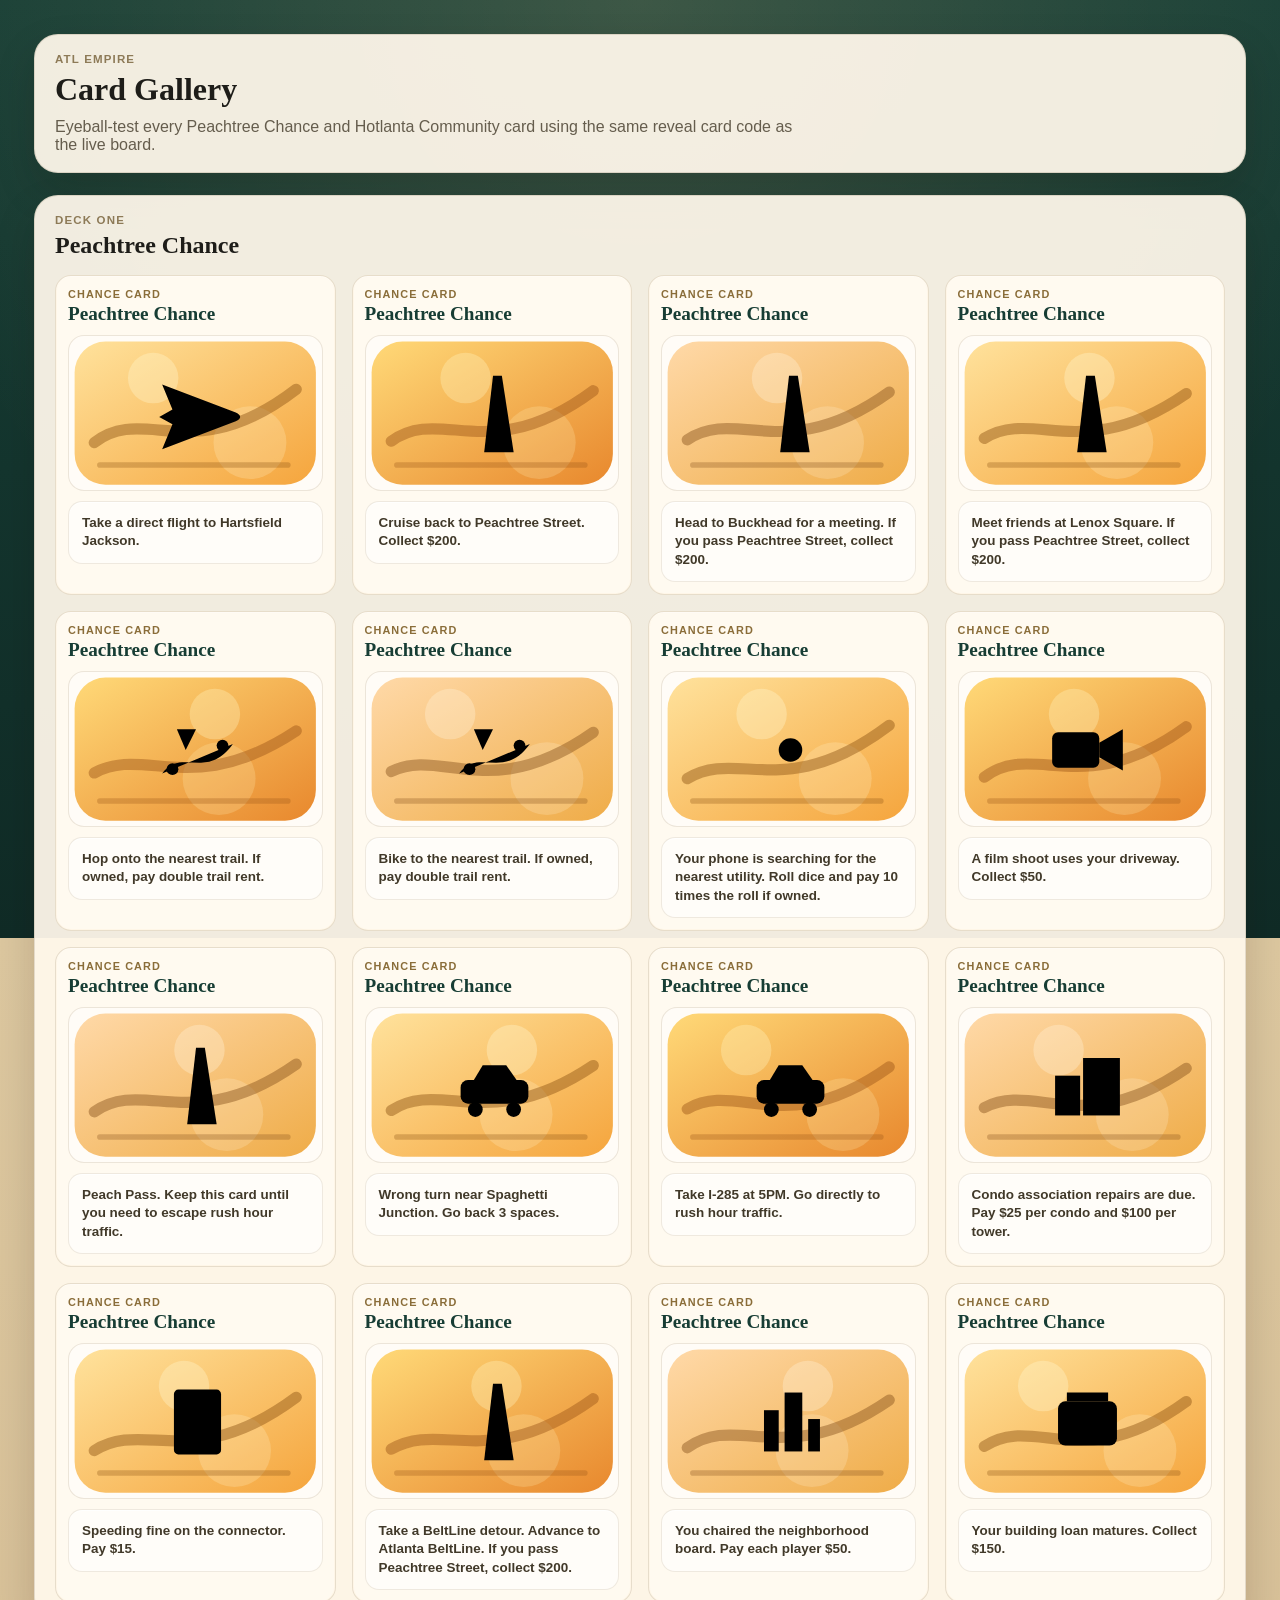
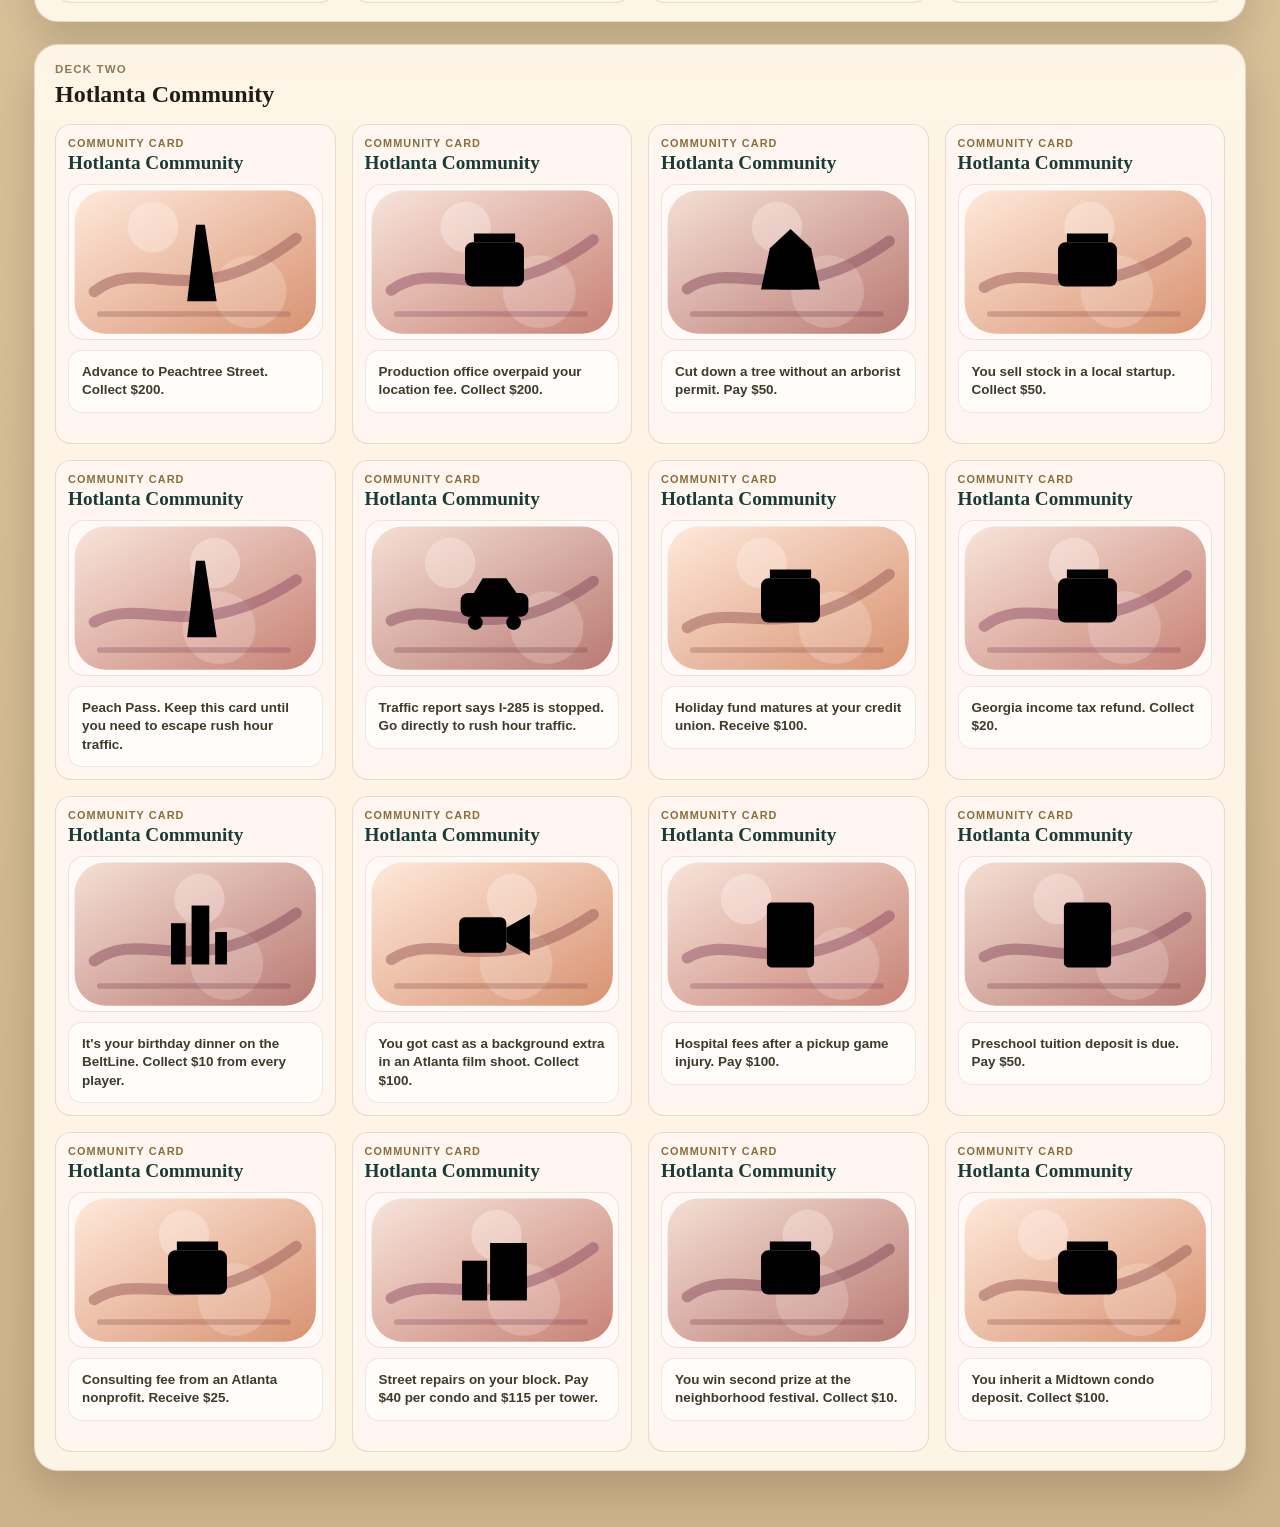
==== card-gallery.html @ c6dc9cf8 "Initial ATL Empire web app" ====
<!doctype html>
<html lang="en">
<head>
  <meta charset="utf-8">
  <meta name="viewport" content="width=device-width, initial-scale=1, viewport-fit=cover">
  <meta name="theme-color" content="#173d2d">
  <title>ATL Empire Card Gallery</title>
  <link rel="stylesheet" href="styles.css">
</head>
<body>
  <div id="card-gallery-root"></div>

  <div id="art-lightbox" class="art-lightbox hidden" aria-hidden="true">
    <div class="art-lightbox-frame">
      <img id="art-lightbox-image" class="art-lightbox-image" alt="">
    </div>
  </div>

  <script src="app.js"></script>
</body>
</html>
---- styles.css ----
:root {
  --ui-font: "Trebuchet MS", "Segoe UI", sans-serif;
  --display-font: Georgia, "Times New Roman", serif;
  --ink: #1e1d19;
  --muted: #655d4d;
  --paper: #f6efde;
  --panel: rgba(255, 248, 235, 0.94);
  --line: rgba(95, 78, 43, 0.22);
  --felt: #163e35;
  --felt-deep: #0c2722;
  --gold: #d0a146;
  --gold-deep: #90661f;
  --red: #b44539;
  --shadow: 0 18px 50px rgba(17, 14, 8, 0.22);
  font-family: var(--ui-font);
}

* {
  box-sizing: border-box;
}

html {
  color-scheme: light;
}

body {
  margin: 0;
  min-height: 100vh;
  color: var(--ink);
  background:
    radial-gradient(circle at top, rgba(255, 215, 153, 0.18), transparent 28%),
    linear-gradient(180deg, #1e4b41 0%, #14352f 34%, #d9c39b 34%, #ccb184 100%);
  background-attachment: fixed;
}

button,
input,
select {
  font: inherit;
}

button {
  min-height: 42px;
  border: 1px solid rgba(98, 76, 36, 0.5);
  border-radius: 12px;
  background: linear-gradient(180deg, #fff9ee 0%, #ead9b7 100%);
  color: var(--ink);
  font-weight: 800;
  cursor: pointer;
  box-shadow: 0 7px 16px rgba(42, 31, 16, 0.12);
  transition: transform 120ms ease, box-shadow 120ms ease, border-color 120ms ease;
}

button:hover:not(:disabled) {
  transform: translateY(-1px);
  box-shadow: 0 10px 18px rgba(42, 31, 16, 0.18);
}

button:active {
  transform: translateY(1px);
}

button:disabled {
  cursor: wait;
  opacity: 0.7;
}

label {
  display: grid;
  gap: 6px;
  color: var(--muted);
  font-size: 0.84rem;
  font-weight: 800;
}

input,
select {
  min-height: 42px;
  width: 100%;
  border: 1px solid rgba(121, 101, 62, 0.3);
  border-radius: 10px;
  padding: 8px 10px;
  background: rgba(255, 252, 246, 0.95);
  color: var(--ink);
}

.hidden {
  display: none !important;
}

.app-shell {
  min-height: 100vh;
}

.setup-screen {
  min-height: 100vh;
  display: grid;
  grid-template-columns: minmax(260px, 0.9fr) minmax(320px, 1.1fr);
  gap: 28px;
  align-items: center;
  padding: clamp(18px, 4vw, 48px);
  background:
    radial-gradient(circle at 20% 15%, rgba(255, 209, 120, 0.22), transparent 18%),
    linear-gradient(140deg, rgba(9, 40, 35, 0.9), rgba(21, 73, 58, 0.8)),
    repeating-linear-gradient(45deg, rgba(255, 255, 255, 0.06) 0 2px, transparent 2px 20px);
}

.setup-copy {
  color: #fff8ef;
}

.eyebrow {
  margin: 0 0 6px;
  color: #8d7a57;
  font-size: 0.72rem;
  text-transform: uppercase;
  letter-spacing: 0.1em;
  font-weight: 900;
}

.setup-copy .eyebrow {
  color: #f3cb74;
}

.setup-copy h1,
.top-bar h1 {
  margin: 0;
  font-family: var(--display-font);
  font-size: clamp(2.4rem, 7vw, 5.8rem);
  line-height: 0.92;
  letter-spacing: -0.04em;
}

.intro {
  max-width: 620px;
  font-size: clamp(1.05rem, 2vw, 1.35rem);
  line-height: 1.5;
}

.setup-panel,
.turn-card,
.players-panel,
.property-panel,
.log-panel {
  border: 1px solid var(--line);
  border-radius: 22px;
  background: var(--panel);
  box-shadow: var(--shadow);
  backdrop-filter: blur(10px);
}

.setup-panel {
  display: grid;
  gap: 16px;
  padding: 20px;
}

.form-grid,
.player-config {
  display: grid;
  grid-template-columns: 1fr 1fr;
  gap: 12px;
}

.player-configs {
  display: grid;
  gap: 10px;
}

.player-config {
  grid-template-columns: 54px 1fr 1fr 1fr;
  align-items: end;
  padding: 12px;
  border: 1px solid rgba(130, 110, 70, 0.22);
  border-radius: 14px;
  background: rgba(255, 252, 246, 0.85);
}

.player-type {
  align-self: center;
  display: grid;
  place-items: center;
  min-height: 42px;
  border-radius: 12px;
  background: linear-gradient(180deg, #1f584a, #143a31);
  color: #fff9ef;
  font-size: 0.8rem;
  font-weight: 900;
}

.toggle-line {
  grid-template-columns: auto 1fr;
  align-items: center;
  color: var(--ink);
}

.toggle-line input {
  width: 20px;
  min-height: 20px;
}

.primary-action {
  background: linear-gradient(180deg, #e4bd65 0%, #cb9737 100%);
  border-color: #96681f;
}

.game-screen {
  min-height: 100vh;
  padding: 16px;
}

.top-bar {
  display: flex;
  justify-content: space-between;
  gap: 16px;
  align-items: center;
  margin: 0 auto 16px;
  max-width: 1520px;
  padding: 18px 20px;
  border: 1px solid rgba(255, 235, 195, 0.18);
  border-radius: 24px;
  background: linear-gradient(145deg, rgba(17, 50, 42, 0.95), rgba(12, 31, 27, 0.94));
  color: #fff9ef;
  box-shadow: 0 24px 50px rgba(11, 18, 16, 0.24);
}

.top-bar .eyebrow {
  color: #ebc771;
}

.top-bar h1 {
  font-size: clamp(1.9rem, 4vw, 3.3rem);
}

.top-actions {
  display: flex;
  flex-wrap: wrap;
  gap: 8px;
}

.top-actions button {
  background: linear-gradient(180deg, rgba(255, 249, 235, 0.98), rgba(231, 214, 176, 0.95));
}

.mode-manual {
  background: linear-gradient(180deg, #1e584a, #12352d) !important;
  border-color: rgba(245, 216, 154, 0.35);
  color: #fff8ef;
}

.table-layout {
  max-width: 1520px;
  margin: 0 auto;
  display: grid;
  grid-template-columns: minmax(660px, 1fr) minmax(330px, 430px);
  gap: 18px;
  align-items: start;
}

.board-wrap {
  position: relative;
  width: 100%;
  overflow: auto;
  padding: 10px;
  border-radius: 34px;
  background:
    radial-gradient(circle at top, rgba(255, 212, 133, 0.17), transparent 26%),
    linear-gradient(180deg, rgba(12, 37, 31, 0.92), rgba(7, 22, 18, 0.96));
  box-shadow: 0 26px 60px rgba(7, 14, 12, 0.34);
}

.board {
  position: relative;
  width: min(88vh, 100%);
  min-width: 640px;
  aspect-ratio: 1;
  display: grid;
  grid-template-columns: 1.52fr repeat(9, 1fr) 1.52fr;
  grid-template-rows: 1.52fr repeat(9, 1fr) 1.52fr;
  gap: 6px;
  padding: 14px;
  border: 1px solid rgba(255, 230, 173, 0.24);
  border-radius: 28px;
  background:
    linear-gradient(180deg, rgba(210, 170, 90, 0.08), rgba(210, 170, 90, 0.02)),
    radial-gradient(circle at top, rgba(255, 227, 172, 0.12), transparent 30%),
    linear-gradient(180deg, #18483d 0%, #0d2d27 100%);
  box-shadow:
    inset 0 0 0 2px rgba(255, 229, 175, 0.12),
    inset 0 0 48px rgba(255, 238, 194, 0.06),
    0 22px 50px rgba(11, 19, 16, 0.28);
}

.board::before {
  content: "";
  position: absolute;
  inset: 18px;
  border: 1px solid rgba(255, 236, 200, 0.14);
  border-radius: 20px;
  pointer-events: none;
}

.board-center {
  grid-column: 2 / 11;
  grid-row: 2 / 11;
  display: grid;
  align-content: center;
  gap: 16px;
  padding: clamp(18px, 3vw, 34px);
  border-radius: 22px;
  background:
    linear-gradient(145deg, rgba(245, 235, 215, 0.95), rgba(229, 212, 176, 0.92)),
    repeating-linear-gradient(0deg, rgba(49, 84, 70, 0.06) 0 1px, transparent 1px 20px);
  box-shadow:
    inset 0 0 0 1px rgba(112, 92, 53, 0.18),
    inset 0 0 22px rgba(255, 248, 231, 0.4);
  text-align: center;
}

.center-frame {
  display: grid;
  gap: 14px;
}

.center-kicker,
.center-rail span,
.space-label,
.detail-kicker {
  margin: 0;
  text-transform: uppercase;
  letter-spacing: 0.14em;
  font-size: 0.68rem;
  font-weight: 900;
}

.center-kicker {
  color: #8a6d39;
}

.center-title {
  margin: 0;
  font-family: var(--display-font);
  font-size: clamp(2.4rem, 6vw, 5.1rem);
  line-height: 0.92;
  letter-spacing: -0.05em;
  color: #16372f;
}

.center-tagline {
  max-width: 620px;
  margin: 0 auto;
  color: #514936;
  font-size: clamp(0.92rem, 1.4vw, 1.08rem);
  line-height: 1.45;
}

.deck-row {
  display: grid;
  grid-template-columns: 1fr auto 1fr;
  gap: clamp(12px, 2vw, 26px);
  align-items: center;
}

.deck-stack {
  min-height: clamp(200px, 25vw, 290px);
  display: block;
  padding: 0;
  border-width: 2px;
  border-radius: 22px;
  box-shadow: 0 10px 0 rgba(23, 35, 29, 0.12);
  perspective: 1200px;
  overflow: hidden;
}

.deck-stack-shell {
  position: relative;
  display: block;
  min-height: inherit;
  width: 100%;
  height: 100%;
  transform-style: preserve-3d;
  transition: transform 560ms cubic-bezier(0.22, 0.7, 0.18, 1);
}

.deck-stack.revealed .deck-stack-shell {
  transform: rotateY(180deg);
}

.deck-stack-face {
  position: absolute;
  inset: 0;
  display: grid;
  align-content: center;
  justify-items: center;
  gap: 6px;
  padding: 12px 14px 16px;
  backface-visibility: hidden;
}

.deck-front {
  transform: rotateY(180deg);
  padding: 10px;
}

.deck-stack-art {
  display: grid;
  place-items: center;
  width: min(100%, 180px);
  height: clamp(92px, 11vw, 128px);
  border-radius: 14px;
  overflow: hidden;
  background: rgba(255, 250, 242, 0.82);
  border: 1px solid rgba(117, 96, 57, 0.18);
  box-shadow: 0 8px 18px rgba(43, 28, 12, 0.1);
}

.deck-stack-art .generated-art {
  object-fit: cover;
}

.deck-back > span:last-of-type,
.deck-back > span:nth-last-child(2) {
  color: rgba(27, 28, 22, 0.66);
  font-size: clamp(0.68rem, 1vw, 0.84rem);
  text-transform: uppercase;
  font-weight: 900;
  letter-spacing: 0.1em;
}

.deck-back strong {
  font-family: var(--display-font);
  font-size: clamp(1.15rem, 2vw, 1.95rem);
}

.chance-stack {
  background: linear-gradient(180deg, #ffd279, #e5a93e);
  border-color: #aa7420;
}

.community-stack {
  background: linear-gradient(180deg, #fff4e9, #e6d7ca);
  border-color: #8a4d60;
}

.deck-reveal-card {
  height: 100%;
  display: grid;
  grid-template-rows: auto auto 1fr;
  gap: 10px;
  padding: 12px;
  border-radius: 16px;
  background: rgba(255, 250, 241, 0.96);
  border: 1px solid rgba(122, 88, 38, 0.18);
  box-shadow:
    inset 0 1px 0 rgba(255, 255, 255, 0.6),
    inset 0 0 0 1px rgba(255, 245, 226, 0.65);
  text-align: left;
  align-content: start;
}

.deck-reveal-card.community {
  background: rgba(255, 246, 242, 0.96);
}

.deck-reveal-top {
  display: grid;
  gap: 3px;
}

.deck-reveal-top span {
  color: #8a6d39;
  font-size: 0.68rem;
  text-transform: uppercase;
  letter-spacing: 0.1em;
  font-weight: 900;
}

.deck-reveal-top strong {
  font-family: var(--display-font);
  font-size: clamp(1rem, 1.5vw, 1.3rem);
  color: #173d34;
}

.deck-reveal-graphic {
  width: 100%;
  min-height: 104px;
  border-radius: 16px;
  overflow: hidden;
  border: 1px solid rgba(122, 88, 38, 0.14);
  background: rgba(255, 255, 255, 0.44);
}

.deck-reveal-graphic svg {
  width: 100%;
  height: 100%;
  display: block;
}

.deck-reveal-text {
  margin: 0;
  align-self: start;
  padding: 12px 13px;
  border-radius: 14px;
  background: rgba(255, 255, 255, 0.62);
  border: 1px solid rgba(122, 88, 38, 0.12);
  box-shadow: inset 0 1px 0 rgba(255, 255, 255, 0.7);
  color: #413929;
  font-size: clamp(0.84rem, 1vw, 0.98rem);
  line-height: 1.35;
  font-weight: 700;
}

.center-dice {
  display: flex;
  gap: 12px;
  justify-content: center;
}

.die-face {
  width: clamp(50px, 7vw, 74px);
  aspect-ratio: 1;
  display: inline-grid;
  place-items: center;
  border-radius: 18px;
  background:
    radial-gradient(circle at 30% 24%, rgba(255, 255, 255, 0.95), transparent 22%),
    linear-gradient(145deg, #fffefb 0%, #f3e8d3 56%, #dcc6a5 100%);
  border: 2px solid #21453c;
  box-shadow:
    inset 0 2px 0 rgba(255, 255, 255, 0.92),
    inset -8px -10px 14px rgba(106, 78, 38, 0.14),
    0 8px 14px rgba(16, 21, 18, 0.14);
}

.die-grid {
  width: 82%;
  height: 82%;
  display: grid;
  grid-template-columns: repeat(3, 1fr);
  grid-template-rows: repeat(3, 1fr);
  place-items: center;
}

.die-pip {
  width: 46%;
  aspect-ratio: 1;
  border-radius: 50%;
  opacity: 0;
  transform: scale(0.78);
  background:
    radial-gradient(circle at 35% 30%, rgba(255, 255, 255, 0.3), transparent 18%),
    radial-gradient(circle at 60% 64%, #132820 0%, #030807 84%);
}

.die-pip.visible {
  opacity: 1;
  transform: scale(1);
}

.center-dice.rolling .die-face {
  animation: dice-bounce 0.14s ease-in-out infinite alternate;
}

.center-dice.rolling .die-face:nth-child(2) {
  animation-delay: 0.07s;
}

.center-status-row {
  display: grid;
  grid-template-columns: minmax(0, 0.92fr) minmax(0, 1.08fr);
  gap: 14px;
}

.center-spotlight,
.center-note,
.center-rail {
  display: grid;
  gap: 6px;
  padding: 14px 16px;
  border-radius: 18px;
  background: rgba(255, 251, 242, 0.72);
  border: 1px solid rgba(112, 92, 53, 0.14);
}

.center-spotlight span,
.center-note span {
  color: #635946;
  line-height: 1.35;
}

.center-spotlight strong,
.center-note strong {
  font-size: clamp(1rem, 1.6vw, 1.35rem);
  color: #173d34;
}

.center-spotlight em {
  color: #8a6d39;
  font-style: normal;
  font-weight: 800;
}

.center-rail {
  background: linear-gradient(180deg, rgba(22, 61, 52, 0.98), rgba(15, 43, 37, 0.98));
  color: #fff9ef;
}

.center-rail span {
  color: #ecddbc;
  letter-spacing: 0.1em;
}

@keyframes dice-bounce {
  from {
    transform: rotate(-8deg) translateY(0);
  }
  to {
    transform: rotate(8deg) translateY(-7px);
  }
}

@keyframes token-hop {
  from {
    transform: translateY(0) scale(1);
  }
  to {
    transform: translateY(-4px) scale(1.02);
  }
}

.space {
  position: relative;
  min-width: 0;
  min-height: 0;
  padding: 0;
  border: 1px solid rgba(110, 88, 52, 0.26);
  border-radius: 16px;
  background:
    linear-gradient(180deg, rgba(255, 251, 242, 0.98), rgba(238, 227, 204, 0.98));
  overflow: hidden;
  color: var(--ink);
  isolation: isolate;
  box-shadow: inset 0 1px 0 rgba(255, 255, 255, 0.55);
  transition: transform 130ms ease, box-shadow 130ms ease, border-color 130ms ease;
}

.space:hover {
  transform: translateY(-2px);
  box-shadow:
    0 12px 18px rgba(22, 16, 8, 0.12),
    inset 0 1px 0 rgba(255, 255, 255, 0.55);
  border-color: rgba(133, 101, 47, 0.42);
}

.space-glow {
  position: absolute;
  inset: 0;
  background:
    radial-gradient(circle at top, rgba(255, 255, 255, 0.55), transparent 46%),
    linear-gradient(180deg, rgba(255, 255, 255, 0.14), transparent 60%);
  opacity: 0.8;
  pointer-events: none;
}

.space-inner {
  position: absolute;
  inset: 0;
  display: grid;
  grid-template-rows: auto auto 1fr auto auto;
  justify-items: center;
  gap: 3px;
  padding: 5px 4px 6px;
  z-index: 2;
}

.space-edge {
  background:
    linear-gradient(180deg, rgba(255, 251, 242, 0.98), rgba(233, 222, 198, 0.98)),
    linear-gradient(180deg, rgba(255, 255, 255, 0.5), transparent);
}

.space-corner {
  border-radius: 22px;
  background:
    radial-gradient(circle at top, rgba(255, 222, 168, 0.28), transparent 45%),
    linear-gradient(180deg, rgba(255, 248, 235, 0.98), rgba(227, 212, 182, 0.98));
}

.space-corner .space-inner,
.edge-top .space-inner,
.edge-bottom .space-inner {
  width: 100%;
  height: 100%;
}

.space-corner .space-inner {
  padding: 0;
}

.edge-left .space-inner,
.edge-right .space-inner {
  inset: 50% auto auto 50%;
  width: 62%;
  height: 164%;
  transform-origin: center;
}

.edge-left .space-inner {
  transform: translate(-50%, -50%) rotate(90deg);
}

.edge-right .space-inner {
  transform: translate(-50%, -50%) rotate(-90deg);
}

.edge-left .color-band,
.edge-right .color-band {
  width: calc(100% + 4px);
  height: 14px;
  margin-top: -2px;
}

.space.owned {
  box-shadow:
    inset 0 0 0 3px var(--owner-color),
    0 10px 18px rgba(22, 16, 8, 0.12);
}

.space.mortgaged {
  filter: saturate(0.65);
}

.space.mortgaged::after {
  content: "M";
  position: absolute;
  left: 6px;
  top: 24px;
  display: grid;
  place-items: center;
  width: 19px;
  height: 19px;
  border-radius: 50%;
  background: #17231d;
  color: #fffaf0;
  font-size: 0.7rem;
  font-weight: 950;
  z-index: 3;
}

.owner-flag {
  position: absolute;
  top: 0;
  right: 0;
  width: 0;
  height: 0;
  border-top: 28px solid var(--owner-color);
  border-left: 28px solid transparent;
  z-index: 3;
  filter: drop-shadow(0 2px 3px rgba(0, 0, 0, 0.15));
}

.color-band {
  display: block;
  width: calc(100% + 8px);
  height: 12px;
  margin-top: -5px;
  background: linear-gradient(90deg, rgba(255, 255, 255, 0.32), transparent), var(--group-color);
  border-bottom: 1px solid rgba(0, 0, 0, 0.18);
  z-index: 2;
}

.space-label {
  color: #867250;
  z-index: 2;
}

.space.card .space-inner {
  grid-template-rows: auto auto auto 1fr;
  align-content: center;
  justify-content: center;
  justify-items: center;
  gap: 4px;
  padding: 7px 6px 8px;
}

.space.card .space-label {
  padding: 3px 8px;
  border-radius: 999px;
  background: rgba(255, 250, 240, 0.88);
  border: 1px solid rgba(128, 101, 54, 0.18);
  justify-self: center;
}

.space.card .space-art {
  width: 58px;
  height: 46px;
}

.space.card .space-name {
  width: 100%;
  max-width: 100%;
  font-size: clamp(0.48rem, 0.72vw, 0.72rem);
  line-height: 1.04;
  text-align: center;
  text-wrap: balance;
}

.space-art {
  display: grid;
  place-items: center;
  width: 44px;
  height: 34px;
  color: var(--group-color, #173d2d);
  border-radius: 10px;
  overflow: hidden;
  background: rgba(255, 249, 239, 0.72);
  border: 1px solid rgba(123, 103, 64, 0.14);
  z-index: 2;
}

.space.property .space-art {
  position: absolute;
  left: 4px;
  right: 4px;
  top: 16px;
  bottom: 18px;
  width: auto;
  height: auto;
  border: 0;
  border-radius: 10px;
  background: transparent;
  z-index: 1;
}

.space.property .generated-art-thumb {
  transform: scale(1.07);
  transform-origin: center center;
}

.space.property .space-label {
  justify-self: center;
  padding: 0;
  color: #fffdf8;
  text-shadow:
    0 1px 0 rgba(0, 0, 0, 0.92),
    1px 0 0 rgba(0, 0, 0, 0.92),
    -1px 0 0 rgba(0, 0, 0, 0.92),
    0 -1px 0 rgba(0, 0, 0, 0.92),
    1px 1px 0 rgba(0, 0, 0, 0.82),
    -1px 1px 0 rgba(0, 0, 0, 0.82),
    1px -1px 0 rgba(0, 0, 0, 0.82),
    -1px -1px 0 rgba(0, 0, 0, 0.82),
    0 4px 10px rgba(0, 0, 0, 0.2);
}

.space.property .space-name {
  align-self: end;
  justify-self: center;
  width: auto;
  max-width: calc(100% - 8px);
  margin-bottom: -1px;
  padding: 0;
  color: #fffdf8;
  line-height: 1.06;
  text-shadow:
    0 1px 0 rgba(0, 0, 0, 0.94),
    1px 0 0 rgba(0, 0, 0, 0.94),
    -1px 0 0 rgba(0, 0, 0, 0.94),
    0 -1px 0 rgba(0, 0, 0, 0.94),
    1px 1px 0 rgba(0, 0, 0, 0.84),
    -1px 1px 0 rgba(0, 0, 0, 0.84),
    1px -1px 0 rgba(0, 0, 0, 0.84),
    -1px -1px 0 rgba(0, 0, 0, 0.84),
    0 4px 10px rgba(0, 0, 0, 0.22);
}

.space.property .space-label,
.space.property .space-name,
.space.property .space-price {
  position: relative;
  z-index: 3;
}

.space-art svg,
.player-token svg,
.board-token svg,
.detail-art svg,
.art-fallback svg {
  width: 100%;
  height: 100%;
  fill: none;
  stroke: currentColor;
  stroke-width: 4;
  stroke-linecap: round;
  stroke-linejoin: round;
}

.space-name {
  align-self: center;
  max-width: 100%;
  font-family: var(--display-font);
  font-size: clamp(0.5rem, 0.72vw, 0.78rem);
  line-height: 1.02;
  font-weight: 700;
  text-align: center;
  overflow-wrap: anywhere;
  z-index: 2;
}

.space-price {
  font-size: 0.58rem;
  font-weight: 900;
  color: #5f513b;
  z-index: 2;
}

.space-corner .space-art {
  position: absolute;
  inset: 0;
  width: 100%;
  height: 100%;
  border: 0;
  border-radius: 20px;
  background: transparent;
  z-index: 1;
}

.space-corner .generated-art,
.space-corner .art-fallback {
  width: 100%;
  height: 100%;
}

.space-corner .art-fallback {
  padding: 22px;
}

.space-corner .space-label,
.space-corner .space-name {
  position: absolute;
  left: 10px;
  right: 10px;
  z-index: 4;
  color: #fffdf8;
  text-shadow:
    0 1px 0 rgba(0, 0, 0, 0.85),
    1px 0 0 rgba(0, 0, 0, 0.85),
    -1px 0 0 rgba(0, 0, 0, 0.85),
    0 -1px 0 rgba(0, 0, 0, 0.85),
    1px 1px 0 rgba(0, 0, 0, 0.75),
    -1px 1px 0 rgba(0, 0, 0, 0.75),
    1px -1px 0 rgba(0, 0, 0, 0.75),
    -1px -1px 0 rgba(0, 0, 0, 0.75),
    0 6px 16px rgba(0, 0, 0, 0.35);
}

.space-corner .space-label {
  top: 10px;
  justify-self: start;
  width: fit-content;
  padding: 0;
  border-radius: 0;
  background: transparent;
  box-shadow: none;
  font-size: clamp(0.74rem, 0.95vw, 0.98rem);
  letter-spacing: 0.09em;
}

.space-corner .space-name {
  bottom: 10px;
  padding: 0;
  border-radius: 0;
  background: transparent;
  box-shadow: none;
  font-size: clamp(0.7rem, 0.96vw, 1rem);
  line-height: 1.08;
  font-weight: 900;
}

.space-corner .tokens-here {
  position: absolute;
  left: 10px;
  right: 10px;
  bottom: 62px;
  justify-content: flex-start;
}

.space.traffic .space-label,
.space.goToTraffic .space-label,
.space.lottery .space-label {
  font-family: var(--display-font);
  font-size: clamp(0.82rem, 1.02vw, 1.08rem);
  letter-spacing: 0.04em;
}

.space.goToTraffic .space-label,
.space.lottery .space-label {
  font-weight: 900;
}

.space.lottery .space-label {
  letter-spacing: 0.02em;
  font-style: italic;
  transform: skewX(-7deg);
}

.tokens-here {
  position: absolute;
  left: 4px;
  right: 4px;
  bottom: 4px;
  display: flex;
  flex-wrap: wrap;
  gap: 4px;
  justify-content: center;
  pointer-events: none;
  z-index: 5;
}

.board-token {
  width: 44px;
  height: 48px;
  display: inline-grid;
  place-items: center;
  border-radius: 0;
  background: none;
  border: 0;
  box-shadow: none;
}

.piece-token {
  position: relative;
  display: block;
  width: 100%;
  height: 100%;
  filter: drop-shadow(0 3px 3px rgba(10, 14, 12, 0.24));
}

.piece-shadow,
.piece-image {
  position: absolute;
  left: 50%;
  transform: translateX(-50%);
}

.piece-shadow {
  width: 64%;
  height: 13%;
  bottom: 3%;
  border-radius: 50%;
  background: rgba(15, 19, 18, 0.25);
  filter: blur(1.7px);
}

.piece-image {
  max-width: 100%;
  max-height: 100%;
  width: auto;
  height: auto;
  bottom: 0;
  object-fit: contain;
  image-rendering: auto;
}

.player-token {
  flex: 0 0 36px;
  width: 48px;
  height: 48px;
}

.player-token .piece-token {
  filter: drop-shadow(0 5px 4px rgba(10, 14, 12, 0.22));
}

.board-token .piece-token {
  transform: scale(1);
  transform-origin: center bottom;
}

.board-token.moving .piece-token {
  animation: token-hop 420ms ease-in-out infinite alternate;
}

.pos-0 { grid-column: 11; grid-row: 11; }
.pos-1 { grid-column: 10; grid-row: 11; }
.pos-2 { grid-column: 9; grid-row: 11; }
.pos-3 { grid-column: 8; grid-row: 11; }
.pos-4 { grid-column: 7; grid-row: 11; }
.pos-5 { grid-column: 6; grid-row: 11; }
.pos-6 { grid-column: 5; grid-row: 11; }
.pos-7 { grid-column: 4; grid-row: 11; }
.pos-8 { grid-column: 3; grid-row: 11; }
.pos-9 { grid-column: 2; grid-row: 11; }
.pos-10 { grid-column: 1; grid-row: 11; }
.pos-11 { grid-column: 1; grid-row: 10; }
.pos-12 { grid-column: 1; grid-row: 9; }
.pos-13 { grid-column: 1; grid-row: 8; }
.pos-14 { grid-column: 1; grid-row: 7; }
.pos-15 { grid-column: 1; grid-row: 6; }
.pos-16 { grid-column: 1; grid-row: 5; }
.pos-17 { grid-column: 1; grid-row: 4; }
.pos-18 { grid-column: 1; grid-row: 3; }
.pos-19 { grid-column: 1; grid-row: 2; }
.pos-20 { grid-column: 1; grid-row: 1; }
.pos-21 { grid-column: 2; grid-row: 1; }
.pos-22 { grid-column: 3; grid-row: 1; }
.pos-23 { grid-column: 4; grid-row: 1; }
.pos-24 { grid-column: 5; grid-row: 1; }
.pos-25 { grid-column: 6; grid-row: 1; }
.pos-26 { grid-column: 7; grid-row: 1; }
.pos-27 { grid-column: 8; grid-row: 1; }
.pos-28 { grid-column: 9; grid-row: 1; }
.pos-29 { grid-column: 10; grid-row: 1; }
.pos-30 { grid-column: 11; grid-row: 1; }
.pos-31 { grid-column: 11; grid-row: 2; }
.pos-32 { grid-column: 11; grid-row: 3; }
.pos-33 { grid-column: 11; grid-row: 4; }
.pos-34 { grid-column: 11; grid-row: 5; }
.pos-35 { grid-column: 11; grid-row: 6; }
.pos-36 { grid-column: 11; grid-row: 7; }
.pos-37 { grid-column: 11; grid-row: 8; }
.pos-38 { grid-column: 11; grid-row: 9; }
.pos-39 { grid-column: 11; grid-row: 10; }

.side-panel {
  display: grid;
  gap: 14px;
}

.turn-card,
.players-panel,
.property-panel,
.log-panel {
  padding: 16px;
}

.turn-head,
.player-main {
  display: flex;
  justify-content: space-between;
  gap: 10px;
  align-items: center;
}

.turn-card h2,
.players-panel h2,
.property-panel h2,
.log-panel h2,
.space-detail h3 {
  margin: 0;
}

.dice {
  min-width: 84px;
  padding: 8px 10px;
  border-radius: 16px;
  background: linear-gradient(180deg, #18463c, #0f2f28);
  color: #fffaf0;
  display: flex;
  justify-content: center;
  gap: 6px;
  align-items: center;
}

.dice .die-face {
  width: 30px;
  border-radius: 10px;
  box-shadow:
    inset 0 1px 0 rgba(255, 255, 255, 0.9),
    inset -4px -5px 8px rgba(106, 78, 38, 0.12),
    0 4px 8px rgba(0, 0, 0, 0.16);
}

.status-line {
  min-height: 24px;
  color: var(--muted);
  line-height: 1.35;
}

.action-buttons,
.modal-actions {
  display: flex;
  flex-wrap: wrap;
  gap: 8px;
}

.players-list {
  display: grid;
  gap: 10px;
}

.player-card {
  display: grid;
  grid-template-columns: 1fr auto;
  gap: 9px;
  padding: 12px;
  border: 1px solid rgba(130, 110, 70, 0.22);
  border-radius: 16px;
  background: rgba(255, 252, 246, 0.88);
  border-left: 8px solid var(--player-color);
  cursor: pointer;
  transition: transform 120ms ease, box-shadow 120ms ease;
}

.player-card:hover {
  transform: translateY(-1px);
  box-shadow: 0 10px 18px rgba(26, 16, 6, 0.08);
}

.player-card.active {
  outline: 3px solid rgba(216, 161, 60, 0.58);
}

.player-card.bankrupt {
  opacity: 0.45;
}

.player-card span {
  display: block;
  color: var(--muted);
  font-size: 0.78rem;
}

.money {
  font-weight: 950;
}

.mini-props {
  grid-column: 1 / -1;
  display: flex;
  flex-wrap: wrap;
  gap: 4px;
  align-items: center;
}

.mini-props span,
.chip {
  display: inline-block;
  width: 18px;
  height: 10px;
  border-radius: 999px;
}

.mini-props b {
  margin-right: 4px;
  font-size: 0.76rem;
  color: var(--muted);
}

.player-dot {
  display: inline-block;
  width: 0.85em;
  height: 0.85em;
  margin-right: 0.45em;
  border-radius: 50%;
  vertical-align: middle;
}

.space-detail-card {
  display: grid;
  gap: 14px;
}

.space-detail-card.compact {
  gap: 12px;
}

.detail-head {
  display: grid;
  grid-template-columns: auto 1fr;
  gap: 12px;
  align-items: start;
}

.detail-head-card {
  grid-template-columns: minmax(0, 0.95fr) minmax(0, 1.05fr);
  align-items: stretch;
}

.detail-card-preview {
  min-width: 220px;
}

.detail-copy {
  display: grid;
  gap: 6px;
}

.detail-kicker {
  color: #8a6d39;
}

.detail-copy p {
  margin: 0;
  color: var(--muted);
  line-height: 1.45;
}

.detail-art {
  width: 126px;
  height: 98px;
  color: #173d2d;
  background: linear-gradient(180deg, #f6ebd3, #e7d4ae);
  border-radius: 16px;
  padding: 0;
  overflow: hidden;
  border: 1px solid rgba(117, 96, 57, 0.16);
  box-shadow: 0 10px 20px rgba(43, 28, 12, 0.08);
}

.thumb-art {
  width: 100%;
  height: 100%;
  min-width: 0;
  min-height: 0;
  color: #173d2d;
  background: transparent;
  border: 0;
  border-radius: 10px;
  padding: 0;
  overflow: hidden;
  box-shadow: none;
}

.detail-art-button {
  min-height: 0;
  padding: 0;
  cursor: zoom-in;
}

.detail-art-button:hover {
  transform: translateY(-1px) scale(1.01);
}

.generated-art {
  width: 100%;
  height: 100%;
  display: block;
  object-fit: cover;
}

.generated-art-thumb {
  border-radius: 10px;
  object-fit: contain;
  background: rgba(255, 249, 239, 0.92);
}

.art-fallback {
  display: none;
  place-items: center;
  width: 100%;
  height: 100%;
  padding: 10px;
}

.detail-grid,
.space-popover dl {
  display: grid;
  grid-template-columns: auto 1fr;
  gap: 7px 10px;
  font-size: 0.88rem;
}

.detail-grid dt,
.space-popover dt {
  color: var(--muted);
  font-weight: 850;
}

.detail-grid dd,
.space-popover dd {
  margin: 0;
}

.detail-owner {
  display: inline-flex;
  align-items: center;
  color: var(--ink);
  font-weight: 700;
}

.rent-table {
  display: grid;
  grid-template-columns: 1fr auto;
  gap: 4px 10px;
  min-width: 180px;
}

.rent-table span {
  color: var(--muted);
}

.rent-table strong {
  color: var(--ink);
}

.game-log {
  max-height: 220px;
  overflow: auto;
  padding-left: 22px;
  margin: 0;
  color: var(--muted);
  font-size: 0.86rem;
}

.modal {
  width: min(840px, calc(100vw - 24px));
  border: 0;
  border-radius: 24px;
  padding: 0;
  background: rgba(255, 248, 236, 0.98);
  color: var(--ink);
  box-shadow: 0 24px 60px rgba(0, 0, 0, 0.28);
}

.modal-auction {
  width: min(430px, calc(100vw - 24px));
}

.modal-debt {
  width: min(560px, calc(100vw - 24px));
}

.modal::backdrop {
  background: rgba(10, 19, 16, 0.56);
}

.modal-content {
  display: grid;
  gap: 12px;
  padding: 18px;
}

.modal-auction .modal-content {
  gap: 10px;
  padding: 14px;
}

.modal-auction .modal-content h2 {
  font-size: 1.15rem;
}

.modal-auction .detail-art {
  width: 70px;
  height: 56px;
}

.modal-content h2,
.modal-note {
  margin: 0;
}

.modal-note {
  color: var(--muted);
}

.manage-list {
  display: grid;
  gap: 8px;
  max-height: 52vh;
  overflow: auto;
}

.manage-row {
  display: grid;
  grid-template-columns: auto 1fr auto auto;
  gap: 8px;
  align-items: center;
  padding: 10px;
  border: 1px solid rgba(130, 110, 70, 0.22);
  border-radius: 14px;
  background: rgba(255, 252, 246, 0.88);
}

.manage-row span {
  color: var(--muted);
  font-size: 0.8rem;
}

.build-note {
  color: var(--muted);
  font-size: 0.8rem;
  font-weight: 800;
}

.trade-grid {
  display: grid;
  grid-template-columns: 1fr 1fr;
  gap: 12px;
}

.trade-side,
.portfolio-group,
.auction-card {
  display: grid;
  gap: 8px;
  padding: 12px;
  border: 1px solid rgba(130, 110, 70, 0.22);
  border-radius: 16px;
  background: rgba(255, 252, 246, 0.88);
}

.auction-card {
  grid-template-columns: auto 1fr;
  align-items: center;
}

.auction-card span {
  color: var(--muted);
}

.auction-dock,
.debt-dock {
  justify-self: center;
  display: grid;
  gap: 2px;
  min-width: min(340px, 100%);
  padding: 12px 16px;
  border-radius: 18px;
  background: linear-gradient(180deg, #17473c, #0d2f28);
  border-color: rgba(255, 237, 192, 0.22);
  color: #fffaf0;
  box-shadow: 0 12px 24px rgba(23, 35, 29, 0.18);
}

.debt-dock {
  background: linear-gradient(180deg, #933931, #702821);
  border-color: rgba(255, 214, 192, 0.22);
}

.auction-dock span,
.debt-dock span {
  font-size: 0.72rem;
  text-transform: uppercase;
  font-weight: 900;
  color: #f5ca70;
  letter-spacing: 0.1em;
}

.auction-dock strong,
.auction-dock em,
.debt-dock strong,
.debt-dock em {
  font-style: normal;
}

.auction-dock em,
.debt-dock em {
  font-size: 0.82rem;
  color: #e7dcc3;
}

.debt-summary {
  display: grid;
  gap: 6px;
  padding: 10px;
  border-radius: 14px;
  background: #fff4e6;
  border: 1px solid rgba(130, 110, 70, 0.22);
}

.trade-side h3,
.portfolio-group h3 {
  margin: 0;
}

.trade-props {
  display: grid;
  gap: 7px;
  max-height: 230px;
  overflow: auto;
}

.trade-props label {
  display: grid;
  grid-template-columns: auto auto 1fr;
  align-items: center;
  gap: 6px;
  color: var(--ink);
  font-weight: 700;
}

.trade-props input {
  width: 18px;
  min-height: 18px;
}

.portfolio-list {
  display: grid;
  gap: 10px;
  max-height: 52vh;
  overflow: auto;
}

.portfolio-group p {
  margin: 0;
  color: var(--muted);
}

.space-popover {
  position: absolute;
  z-index: 20;
  width: min(330px, calc(100% - 16px));
  max-height: min(440px, calc(100% - 16px));
  overflow: auto;
  padding: 16px;
  border: 1px solid rgba(255, 236, 200, 0.26);
  border-radius: 22px;
  background: linear-gradient(180deg, rgba(255, 249, 239, 0.98), rgba(242, 232, 212, 0.98));
  box-shadow: 0 18px 45px rgba(23, 35, 29, 0.28);
  text-align: left;
}

.art-lightbox {
  position: fixed;
  inset: 0;
  z-index: 80;
  display: grid;
  place-items: center;
  padding: 24px;
  background: rgba(8, 14, 12, 0.84);
  backdrop-filter: blur(6px);
}

.art-lightbox-frame {
  width: min(92vw, 1040px);
  max-height: min(92vh, 1040px);
  display: grid;
  place-items: center;
  padding: 14px;
  border-radius: 28px;
  background: linear-gradient(180deg, rgba(255, 248, 236, 0.96), rgba(231, 214, 178, 0.94));
  box-shadow: 0 30px 80px rgba(0, 0, 0, 0.38);
}

.art-lightbox-image {
  width: min(100%, 980px);
  max-height: calc(92vh - 60px);
  display: block;
  object-fit: contain;
  image-rendering: auto;
  border-radius: 18px;
  box-shadow: 0 20px 40px rgba(34, 23, 10, 0.22);
}

.space-popover h3 {
  margin: 0;
}

.space-popover p {
  color: var(--muted);
  line-height: 1.35;
}

.popover-close {
  position: absolute;
  top: 10px;
  right: 10px;
  min-height: 32px;
  width: 32px;
  padding: 0;
  border-radius: 999px;
}

.popover-actions {
  display: flex;
  gap: 8px;
  margin-top: 10px;
}

.popover-actions button {
  width: 100%;
}

.card-gallery-page {
  min-height: 100vh;
  padding: clamp(18px, 3vw, 34px);
  background:
    radial-gradient(circle at top, rgba(255, 215, 153, 0.16), transparent 24%),
    linear-gradient(180deg, #183f36 0%, #102b26 30%, #dcc79f 30%, #ceb38a 100%);
}

.card-gallery-header,
.card-gallery-section {
  max-width: 1380px;
  margin: 0 auto 22px;
  padding: 18px 20px;
  border-radius: 24px;
  background: rgba(255, 248, 235, 0.94);
  border: 1px solid rgba(95, 78, 43, 0.16);
  box-shadow: 0 18px 40px rgba(17, 14, 8, 0.16);
}

.card-gallery-header h1,
.card-gallery-title h2 {
  margin: 0;
  font-family: var(--display-font);
}

.card-gallery-header p:last-child {
  margin: 10px 0 0;
  color: var(--muted);
  max-width: 760px;
}

.card-gallery-title {
  margin-bottom: 16px;
}

.card-gallery-grid {
  display: grid;
  grid-template-columns: repeat(auto-fit, minmax(250px, 1fr));
  gap: 16px;
}

.card-gallery-item .deck-reveal-card {
  min-height: 320px;
}

@media (max-width: 1200px) {
  .center-status-row {
    grid-template-columns: 1fr;
  }
}

@media (max-width: 1050px) {
  .table-layout {
    grid-template-columns: 1fr;
  }

  .board {
    width: min(96vw, 900px);
    min-width: 640px;
  }

  .side-panel {
    grid-template-columns: repeat(2, minmax(0, 1fr));
  }
}

@media (max-width: 720px) {
  .setup-screen {
    grid-template-columns: 1fr;
    align-items: start;
  }

  .player-config,
  .form-grid,
  .trade-grid,
  .side-panel,
  .detail-head,
  .deck-row {
    grid-template-columns: 1fr;
  }

  .game-screen {
    padding: 10px;
  }

  .top-bar {
    align-items: start;
    flex-direction: column;
  }

  .board-wrap {
    padding: 8px;
  }

  .board {
    min-width: 620px;
    padding: 10px;
    gap: 4px;
  }

  .center-dice {
    order: -1;
  }

  .detail-art {
    width: 100%;
    max-width: 180px;
    height: 120px;
  }
}
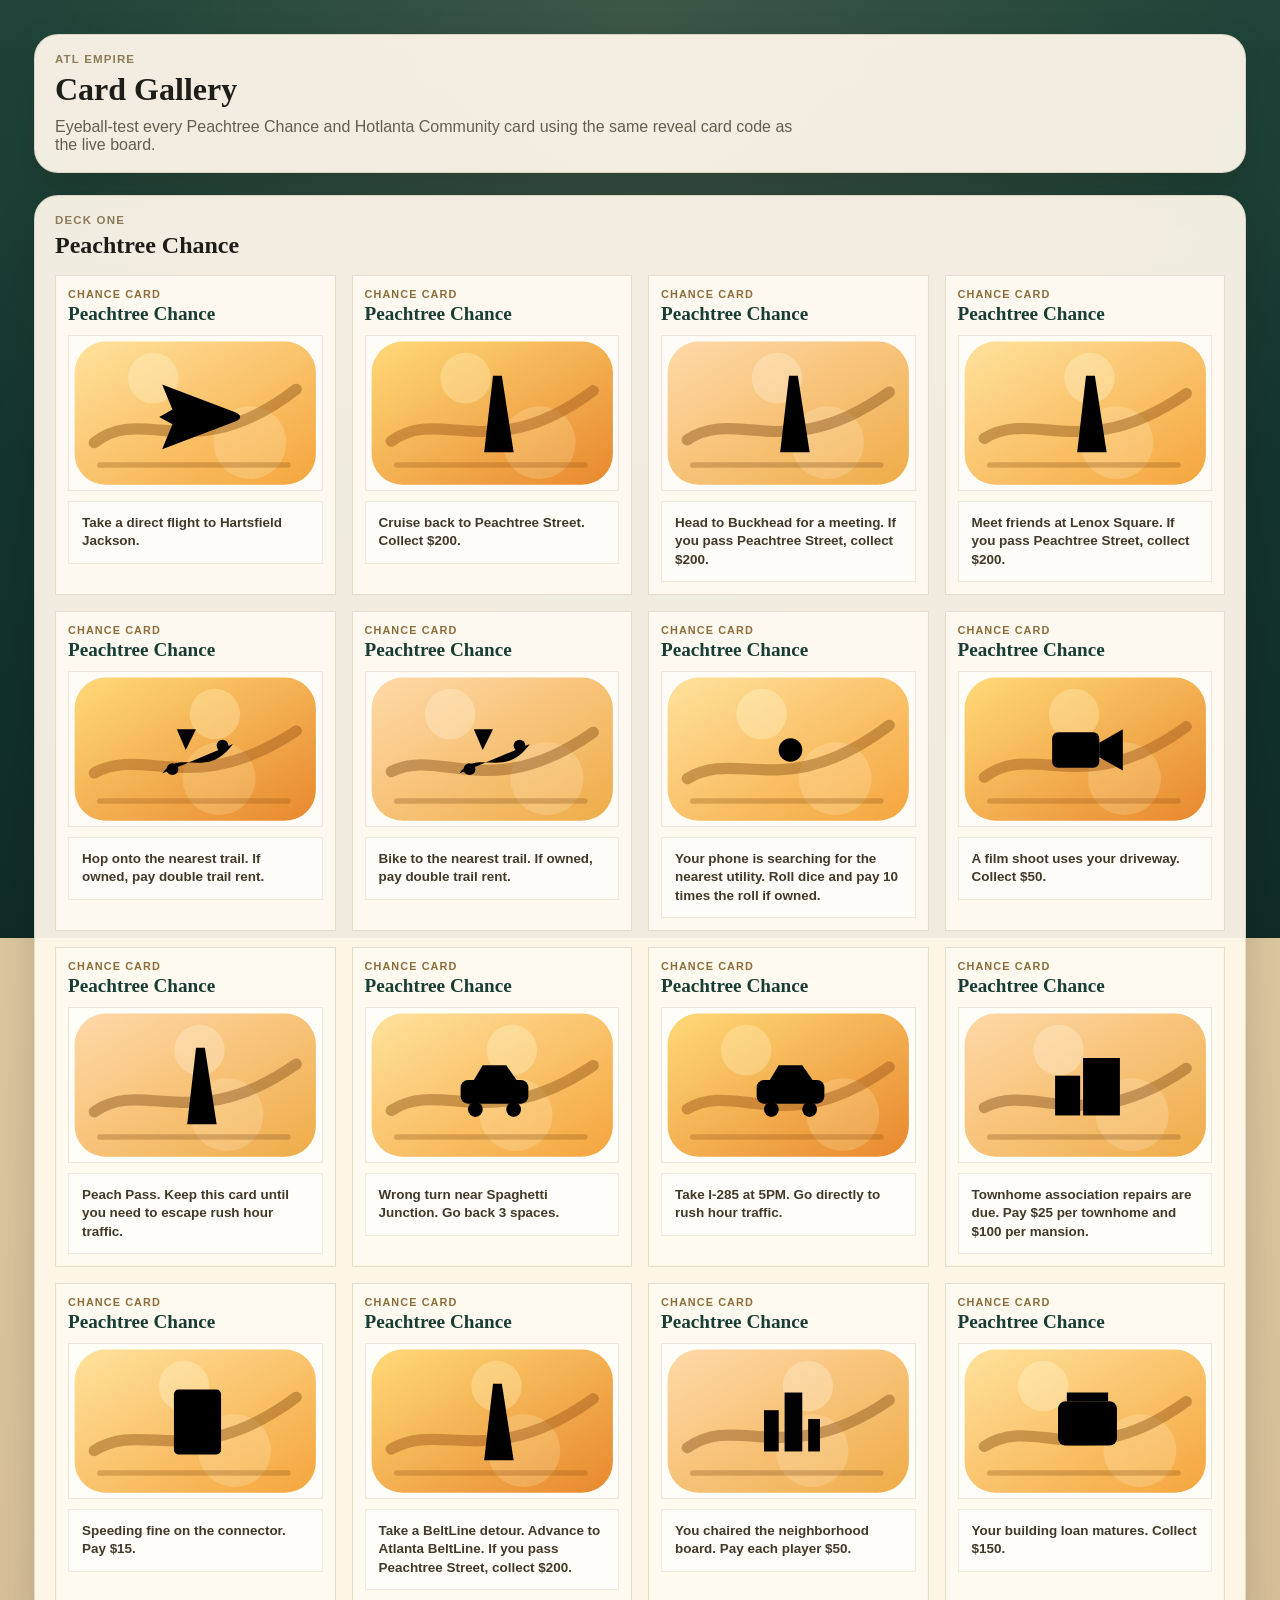
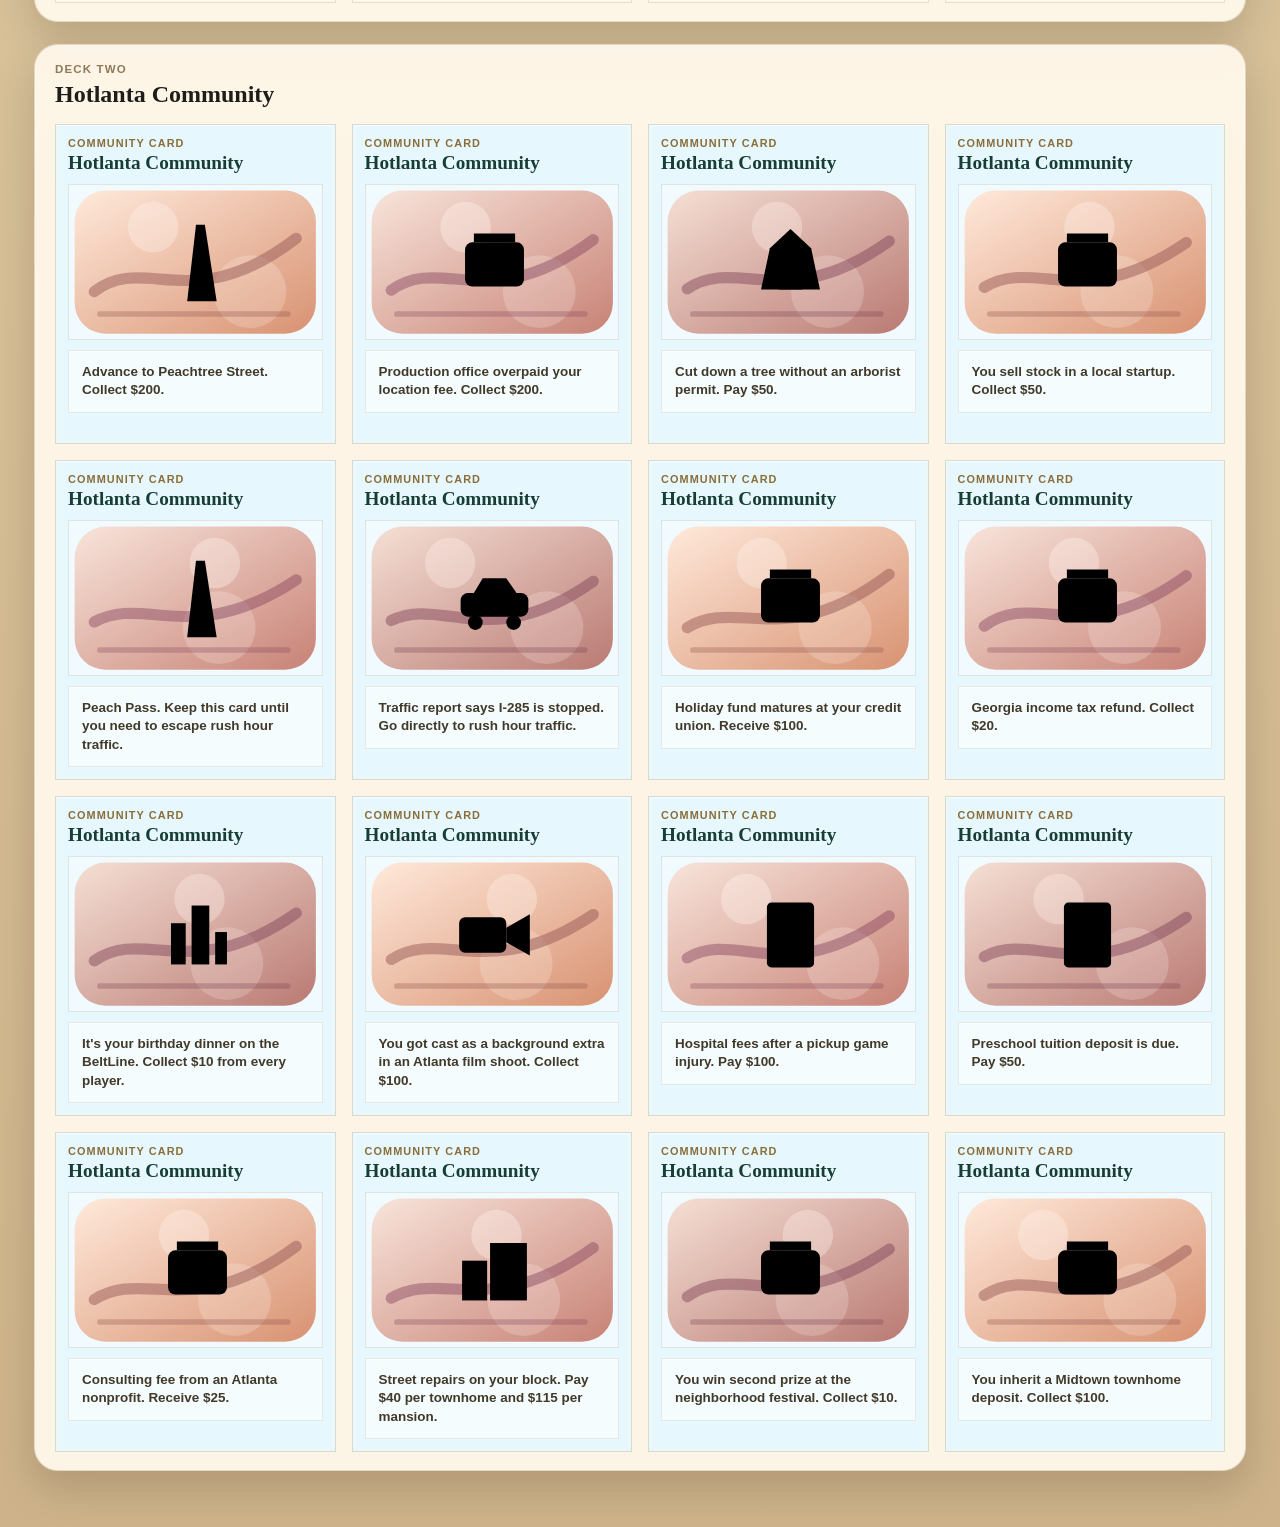
==== commit f2552eff: "Add offline web app support" ====
--- a/card-gallery.html
+++ b/card-gallery.html
@@ -4,8 +4,13 @@
   <meta charset="utf-8">
   <meta name="viewport" content="width=device-width, initial-scale=1, viewport-fit=cover">
   <meta name="theme-color" content="#173d2d">
+  <meta name="apple-mobile-web-app-capable" content="yes">
+  <meta name="apple-mobile-web-app-title" content="ATL Empire">
+  <meta name="apple-mobile-web-app-status-bar-style" content="black-translucent">
   <title>ATL Empire Card Gallery</title>
-  <link rel="stylesheet" href="styles.css">
+  <link rel="manifest" href="manifest.json?v=20260607a">
+  <link rel="apple-touch-icon" href="assets/branding/atl-empire-icon-small.png">
+  <link rel="stylesheet" href="styles.css?v=20260607a">
 </head>
 <body>
   <div id="card-gallery-root"></div>
@@ -16,6 +21,6 @@
     </div>
   </div>
 
-  <script src="app.js"></script>
+  <script src="app.js?v=20260607a"></script>
 </body>
 </html>
--- a/styles.css
+++ b/styles.css
@@ -88,6 +88,18 @@
   display: none !important;
 }
 
+.sr-only {
+  position: absolute;
+  width: 1px;
+  height: 1px;
+  padding: 0;
+  margin: -1px;
+  overflow: hidden;
+  clip: rect(0, 0, 0, 0);
+  white-space: nowrap;
+  border: 0;
+}
+
 .app-shell {
   min-height: 100vh;
 }
@@ -109,6 +121,23 @@
   color: #fff8ef;
 }
 
+.brand-logo {
+  display: block;
+  max-width: 100%;
+  height: auto;
+}
+
+.setup-logo {
+  width: min(720px, 100%);
+  margin: 0 0 14px;
+  filter: drop-shadow(0 18px 28px rgba(10, 16, 14, 0.28));
+}
+
+.top-brand {
+  display: grid;
+  gap: 6px;
+}
+
 .eyebrow {
   margin: 0 0 6px;
   color: #8d7a57;
@@ -120,6 +149,15 @@
 
 .setup-copy .eyebrow {
   color: #f3cb74;
+}
+
+.build-stamp {
+  margin: 0 0 10px;
+  color: rgba(255, 244, 218, 0.78);
+  font-size: 0.82rem;
+  font-weight: 800;
+  letter-spacing: 0.08em;
+  text-transform: uppercase;
 }
 
 .setup-copy h1,
@@ -153,6 +191,54 @@
   display: grid;
   gap: 16px;
   padding: 20px;
+}
+
+.saved-games-panel {
+  grid-column: 1 / -1;
+}
+
+.saved-games-head h2 {
+  margin: 0;
+  font-family: var(--display-font);
+  font-size: clamp(1.2rem, 2vw, 1.8rem);
+}
+
+.saved-games-list {
+  display: grid;
+  gap: 10px;
+}
+
+.saved-game-card {
+  display: grid;
+  grid-template-columns: minmax(0, 1fr) auto;
+  gap: 12px;
+  align-items: center;
+  padding: 14px;
+  border: 1px solid rgba(130, 110, 70, 0.22);
+  border-radius: 16px;
+  background: rgba(255, 252, 246, 0.88);
+}
+
+.saved-game-copy {
+  display: grid;
+  gap: 4px;
+}
+
+.saved-game-copy strong {
+  font-size: 1rem;
+}
+
+.saved-game-copy span {
+  color: var(--muted);
+  font-size: 0.84rem;
+  line-height: 1.35;
+}
+
+.saved-game-actions {
+  display: flex;
+  flex-wrap: wrap;
+  gap: 8px;
+  justify-content: flex-end;
 }
 
 .form-grid,
@@ -303,9 +389,9 @@
 .board-center {
   grid-column: 2 / 11;
   grid-row: 2 / 11;
-  display: grid;
-  align-content: center;
-  gap: 16px;
+  position: relative;
+  display: block;
+  pointer-events: none;
   padding: clamp(18px, 3vw, 34px);
   border-radius: 22px;
   background:
@@ -318,8 +404,14 @@
 }
 
 .center-frame {
-  display: grid;
-  gap: 14px;
+  position: relative;
+  z-index: 2;
+  display: block;
+  width: 100%;
+  height: 100%;
+  min-height: 520px;
+  pointer-events: none;
+  padding-top: 8px;
 }
 
 .center-kicker,
@@ -333,40 +425,123 @@
   font-weight: 900;
 }
 
-.center-kicker {
-  color: #8a6d39;
-}
-
-.center-title {
-  margin: 0;
-  font-family: var(--display-font);
-  font-size: clamp(2.4rem, 6vw, 5.1rem);
-  line-height: 0.92;
-  letter-spacing: -0.05em;
-  color: #16372f;
+.center-brand-image {
+  position: absolute;
+  top: -10px;
+  left: 50%;
+  z-index: 0;
+  width: min(290px, 46%);
+  height: auto;
+  transform: translateX(-50%);
+  filter: drop-shadow(0 8px 14px rgba(22, 55, 47, 0.08));
+  pointer-events: none;
 }
 
 .center-tagline {
   max-width: 620px;
   margin: 0 auto;
+  position: relative;
+  z-index: 2;
   color: #514936;
   font-size: clamp(0.92rem, 1.4vw, 1.08rem);
   line-height: 1.45;
 }
 
+.lottery-pot-badge {
+  position: absolute;
+  top: clamp(-122px, -7.5vw, -86px);
+  left: 0;
+  z-index: 4;
+  pointer-events: auto;
+  display: grid;
+  gap: 4px;
+  min-width: clamp(132px, 16vw, 190px);
+  padding: 12px 16px;
+  border-radius: 18px;
+  background: rgba(255, 251, 242, 0.84);
+  border: 1px solid rgba(112, 92, 53, 0.16);
+  box-shadow: inset 0 1px 0 rgba(255, 255, 255, 0.55);
+  color: #173d34;
+}
+
+.lottery-pot-badge span {
+  color: #635946;
+  line-height: 1.35;
+}
+
+.lottery-pot-badge strong {
+  font-size: clamp(1rem, 1.6vw, 1.35rem);
+}
+
 .deck-row {
-  display: grid;
-  grid-template-columns: 1fr auto 1fr;
-  gap: clamp(12px, 2vw, 26px);
-  align-items: center;
+  position: relative;
+  z-index: 2;
+  display: block;
+  width: 100%;
+  height: 100%;
+  min-height: inherit;
+  pointer-events: none;
+}
+
+.deck-stack-slot,
+.center-turn-console-slot {
+  display: contents;
+}
+
+.deck-row .center-turn-console {
+  width: min(100%, 680px);
+  margin: clamp(104px, 10vw, 132px) auto 0;
+  position: relative;
+  z-index: 3;
+  pointer-events: auto;
+}
+
+.deck-row .deck-stack {
+  position: absolute;
+  bottom: clamp(164px, 13.5vw, 220px);
+  z-index: 2;
+  width: clamp(132px, 15vw, 206px);
+  aspect-ratio: 7 / 5;
+  transform-origin: 50% 50%;
+}
+
+.deck-row .chance-stack {
+  left: clamp(58px, 6.8vw, 102px);
+  transform: rotate(45deg);
+}
+
+.deck-row .community-stack {
+  right: clamp(58px, 6.8vw, 102px);
+  transform: rotate(-45deg);
+}
+
+.deck-row .deck-stack:hover:not(:disabled) {
+  transform: translateY(-3px) rotate(var(--deck-rotation));
+}
+
+.deck-row .chance-stack {
+  --deck-rotation: 45deg;
+}
+
+.deck-row .community-stack {
+  --deck-rotation: -45deg;
+}
+
+.center-status-row {
+  display: grid;
+  grid-template-columns: minmax(0, 0.92fr) minmax(0, 1.08fr);
+  gap: 14px;
+  position: relative;
+  z-index: 2;
 }
 
 .deck-stack {
-  min-height: clamp(200px, 25vw, 290px);
+  min-height: 0;
   display: block;
+  pointer-events: auto;
   padding: 0;
   border-width: 2px;
-  border-radius: 22px;
+  border-radius: 0;
   box-shadow: 0 10px 0 rgba(23, 35, 29, 0.12);
   perspective: 1200px;
   overflow: hidden;
@@ -407,7 +582,7 @@
   place-items: center;
   width: min(100%, 180px);
   height: clamp(92px, 11vw, 128px);
-  border-radius: 14px;
+  border-radius: 0;
   overflow: hidden;
   background: rgba(255, 250, 242, 0.82);
   border: 1px solid rgba(117, 96, 57, 0.18);
@@ -438,8 +613,8 @@
 }
 
 .community-stack {
-  background: linear-gradient(180deg, #fff4e9, #e6d7ca);
-  border-color: #8a4d60;
+  background: linear-gradient(180deg, #e7f7ff, #acd9ef);
+  border-color: #397da0;
 }
 
 .deck-reveal-card {
@@ -448,7 +623,7 @@
   grid-template-rows: auto auto 1fr;
   gap: 10px;
   padding: 12px;
-  border-radius: 16px;
+  border-radius: 0;
   background: rgba(255, 250, 241, 0.96);
   border: 1px solid rgba(122, 88, 38, 0.18);
   box-shadow:
@@ -459,7 +634,7 @@
 }
 
 .deck-reveal-card.community {
-  background: rgba(255, 246, 242, 0.96);
+  background: rgba(229, 247, 255, 0.96);
 }
 
 .deck-reveal-top {
@@ -484,7 +659,7 @@
 .deck-reveal-graphic {
   width: 100%;
   min-height: 104px;
-  border-radius: 16px;
+  border-radius: 0;
   overflow: hidden;
   border: 1px solid rgba(122, 88, 38, 0.14);
   background: rgba(255, 255, 255, 0.44);
@@ -500,7 +675,7 @@
   margin: 0;
   align-self: start;
   padding: 12px 13px;
-  border-radius: 14px;
+  border-radius: 0;
   background: rgba(255, 255, 255, 0.62);
   border: 1px solid rgba(122, 88, 38, 0.12);
   box-shadow: inset 0 1px 0 rgba(255, 255, 255, 0.7);
@@ -514,6 +689,81 @@
   display: flex;
   gap: 12px;
   justify-content: center;
+}
+
+.center-turn-console {
+  display: grid;
+  gap: 12px;
+  min-width: min(100%, 340px);
+  padding: 14px 16px;
+  border-radius: 22px;
+  background: rgba(255, 251, 242, 0.82);
+  border: 1px solid rgba(112, 92, 53, 0.16);
+  box-shadow: inset 0 1px 0 rgba(255, 255, 255, 0.55);
+}
+
+.center-turn-head {
+  display: grid;
+  grid-template-columns: minmax(0, 1fr) auto;
+  gap: 12px;
+  align-items: center;
+}
+
+.center-roll-bay {
+  display: grid;
+  justify-items: center;
+}
+
+.center-roll-button {
+  min-width: 148px;
+  min-height: 74px;
+  padding: 16px 20px;
+  border-radius: 20px;
+  background: linear-gradient(180deg, #1b584a 0%, #11342c 100%);
+  border-color: rgba(245, 216, 154, 0.34);
+  color: #fff8ef;
+  font-size: 1.02rem;
+  letter-spacing: 0.03em;
+}
+
+.center-roll-button:hover:not(:disabled) {
+  box-shadow: 0 14px 24px rgba(16, 21, 18, 0.18);
+}
+
+.debt-roll-button {
+  background: linear-gradient(180deg, #933931, #702821);
+  border-color: rgba(255, 214, 192, 0.28);
+}
+
+.center-turn-status {
+  margin: 0;
+  min-height: 40px;
+  color: #5a5242;
+  font-weight: 700;
+  line-height: 1.4;
+}
+
+.center-turn-actions,
+.detail-actions {
+  display: flex;
+  flex-wrap: wrap;
+  gap: 8px;
+}
+
+.detail-actions {
+  margin-top: 2px;
+}
+
+.detail-note,
+.turn-panel-note {
+  margin: 0;
+  color: var(--muted);
+  line-height: 1.4;
+  font-weight: 700;
+}
+
+.turn-panel-note {
+  font-size: 0.86rem;
 }
 
 .die-face {
@@ -565,10 +815,8 @@
   animation-delay: 0.07s;
 }
 
-.center-status-row {
-  display: grid;
-  grid-template-columns: minmax(0, 0.92fr) minmax(0, 1.08fr);
-  gap: 14px;
+.center-status-row-compact {
+  grid-template-columns: repeat(2, minmax(0, 1fr));
 }
 
 .center-spotlight,
@@ -594,6 +842,11 @@
   color: #173d34;
 }
 
+.center-status-row-compact .center-note strong {
+  font-size: clamp(0.94rem, 1.35vw, 1.08rem);
+  line-height: 1.35;
+}
+
 .center-spotlight em {
   color: #8a6d39;
   font-style: normal;
@@ -603,6 +856,8 @@
 .center-rail {
   background: linear-gradient(180deg, rgba(22, 61, 52, 0.98), rgba(15, 43, 37, 0.98));
   color: #fff9ef;
+  position: relative;
+  z-index: 2;
 }
 
 .center-rail span {
@@ -751,12 +1006,22 @@
   position: absolute;
   top: 0;
   right: 0;
-  width: 0;
-  height: 0;
-  border-top: 28px solid var(--owner-color);
-  border-left: 28px solid transparent;
+  width: 32px;
+  height: 32px;
+  background: var(--owner-color);
+  clip-path: polygon(100% 0, 100% 100%, 0 0);
+  border-top-right-radius: 14px;
   z-index: 3;
   filter: drop-shadow(0 2px 3px rgba(0, 0, 0, 0.15));
+}
+
+.edge-right .owner-flag {
+  top: 0;
+  right: auto;
+  left: 0;
+  clip-path: polygon(0 0, 100% 0, 0 100%);
+  border-top-left-radius: 14px;
+  border-top-right-radius: 0;
 }
 
 .color-band {
@@ -775,7 +1040,7 @@
 }
 
 .space.card .space-inner {
-  grid-template-rows: auto auto auto 1fr;
+  grid-template-rows: 1fr auto;
   align-content: center;
   justify-content: center;
   justify-items: center;
@@ -783,26 +1048,58 @@
   padding: 7px 6px 8px;
 }
 
+.space.card.chance .space-inner {
+  background: linear-gradient(180deg, #ffd575 0%, #e4ad3f 100%);
+}
+
+.space.card.community .space-inner {
+  background: linear-gradient(180deg, #dff4ff 0%, #9fd8ef 100%);
+}
+
 .space.card .space-label {
-  padding: 3px 8px;
-  border-radius: 999px;
-  background: rgba(255, 250, 240, 0.88);
-  border: 1px solid rgba(128, 101, 54, 0.18);
-  justify-self: center;
+  display: none;
 }
 
 .space.card .space-art {
-  width: 58px;
-  height: 46px;
+  position: absolute;
+  inset: 20px 4px 28px;
+  width: auto;
+  height: auto;
+  border: 0;
+  border-radius: 10px;
+  background: transparent;
+  z-index: 1;
+}
+
+.space.card .generated-art-thumb {
+  object-fit: cover;
+  transform: scale(1.12);
+  transform-origin: center top;
 }
 
 .space.card .space-name {
-  width: 100%;
+  position: absolute;
+  left: 4px;
+  right: 4px;
+  bottom: 4px;
+  z-index: 2;
+  width: auto;
   max-width: 100%;
   font-size: clamp(0.48rem, 0.72vw, 0.72rem);
   line-height: 1.04;
   text-align: center;
   text-wrap: balance;
+  color: #fffdf8;
+  text-shadow:
+    0 1px 0 rgba(0, 0, 0, 0.96),
+    1px 0 0 rgba(0, 0, 0, 0.96),
+    -1px 0 0 rgba(0, 0, 0, 0.96),
+    0 -1px 0 rgba(0, 0, 0, 0.96),
+    1px 1px 0 rgba(0, 0, 0, 0.84),
+    -1px 1px 0 rgba(0, 0, 0, 0.84),
+    1px -1px 0 rgba(0, 0, 0, 0.84),
+    -1px -1px 0 rgba(0, 0, 0, 0.84),
+    0 4px 10px rgba(0, 0, 0, 0.22);
 }
 
 .space-art {
@@ -833,6 +1130,7 @@
 }
 
 .space.property .generated-art-thumb {
+  object-fit: cover;
   transform: scale(1.07);
   transform-origin: center center;
 }
@@ -874,6 +1172,58 @@
     0 4px 10px rgba(0, 0, 0, 0.22);
 }
 
+.edge-left .space-label,
+.edge-right .space-label,
+.edge-left .space-name,
+.edge-right .space-name {
+  width: calc(100% - 8px);
+  max-width: calc(100% - 8px);
+}
+
+.space.tax .space-inner {
+  background:
+    linear-gradient(180deg, rgba(255, 249, 236, 0.14), rgba(255, 249, 236, 0)),
+    linear-gradient(180deg, #c75c45 0%, #9f3f33 100%);
+  padding: 6px 5px 7px;
+}
+
+.space.tax .space-label,
+.space.tax .space-name {
+  position: relative;
+  z-index: 3;
+  color: #fffdf8;
+  text-shadow:
+    0 1px 0 rgba(0, 0, 0, 0.94),
+    1px 0 0 rgba(0, 0, 0, 0.94),
+    -1px 0 0 rgba(0, 0, 0, 0.94),
+    0 -1px 0 rgba(0, 0, 0, 0.94),
+    1px 1px 0 rgba(0, 0, 0, 0.82),
+    -1px 1px 0 rgba(0, 0, 0, 0.82),
+    1px -1px 0 rgba(0, 0, 0, 0.82),
+    -1px -1px 0 rgba(0, 0, 0, 0.82),
+    0 4px 10px rgba(0, 0, 0, 0.2);
+}
+
+.space.tax .space-art {
+  position: absolute;
+  left: 4px;
+  right: 4px;
+  top: 16px;
+  bottom: 18px;
+  width: auto;
+  height: auto;
+  border: 0;
+  border-radius: 10px;
+  background: transparent;
+  z-index: 1;
+}
+
+.space.tax .generated-art-thumb {
+  object-fit: cover;
+  transform: scale(1.5);
+  transform-origin: center center;
+}
+
 .space.property .space-label,
 .space.property .space-name,
 .space.property .space-price {
@@ -1015,6 +1365,43 @@
   justify-content: center;
   pointer-events: none;
   z-index: 5;
+}
+
+.improvements-here {
+  position: absolute;
+  left: 50%;
+  top: 50%;
+  z-index: 4;
+  display: grid;
+  place-items: center;
+  width: min(64%, 64px);
+  transform: translate(-50%, -48%);
+  pointer-events: none;
+}
+
+.improvement-marker {
+  display: block;
+  width: 100%;
+  height: auto;
+  max-height: 58px;
+  object-fit: contain;
+  filter: drop-shadow(0 4px 4px rgba(10, 14, 12, 0.28));
+}
+
+.edge-left .improvements-here {
+  width: min(44%, 44px);
+  transform: translate(-50%, -50%) rotate(90deg);
+}
+
+.edge-right .improvements-here {
+  width: min(44%, 44px);
+  transform: translate(-50%, -50%) rotate(-90deg);
+}
+
+.edge-top .improvements-here,
+.edge-bottom .improvements-here {
+  width: min(70%, 68px);
+  transform: translate(-50%, -44%);
 }
 
 .board-token {
@@ -1127,6 +1514,14 @@
   gap: 14px;
 }
 
+.panel-tabs {
+  display: none;
+}
+
+.panel-tab {
+  min-height: 44px;
+}
+
 .turn-card,
 .players-panel,
 .property-panel,
@@ -1342,7 +1737,7 @@
 .generated-art-thumb {
   border-radius: 10px;
   object-fit: contain;
-  background: rgba(255, 249, 239, 0.92);
+  background: transparent;
 }
 
 .art-fallback {
@@ -1381,16 +1776,30 @@
 
 .rent-table {
   display: grid;
+  gap: 4px;
+  min-width: 180px;
+}
+
+.rent-row {
+  display: grid;
   grid-template-columns: 1fr auto;
-  gap: 4px 10px;
-  min-width: 180px;
-}
-
-.rent-table span {
+  gap: 10px;
+  padding: 3px 6px;
+  border-radius: 8px;
+}
+
+.rent-row.active {
+  background: rgba(245, 202, 112, 0.28);
+  box-shadow: inset 0 0 0 1px rgba(170, 116, 32, 0.28);
+}
+
+.rent-table span,
+.rent-row span {
   color: var(--muted);
 }
 
-.rent-table strong {
+.rent-table strong,
+.rent-row strong {
   color: var(--ink);
 }
 
@@ -1421,6 +1830,10 @@
   width: min(560px, calc(100vw - 24px));
 }
 
+.modal-card {
+  width: min(520px, calc(100vw - 24px));
+}
+
 .modal::backdrop {
   background: rgba(10, 19, 16, 0.56);
 }
@@ -1429,6 +1842,15 @@
   display: grid;
   gap: 12px;
   padding: 18px;
+}
+
+.card-draw-modal {
+  display: grid;
+  gap: 14px;
+}
+
+.card-draw-modal .deck-reveal-card {
+  min-height: 420px;
 }
 
 .modal-auction .modal-content {
@@ -1463,7 +1885,7 @@
 
 .manage-row {
   display: grid;
-  grid-template-columns: auto 1fr auto auto;
+  grid-template-columns: auto minmax(120px, 1fr) repeat(3, auto);
   gap: 8px;
   align-items: center;
   padding: 10px;
@@ -1512,6 +1934,7 @@
 .auction-dock,
 .debt-dock {
   justify-self: center;
+  pointer-events: auto;
   display: grid;
   gap: 2px;
   min-width: min(340px, 100%);
@@ -1573,11 +1996,29 @@
 
 .trade-props label {
   display: grid;
-  grid-template-columns: auto auto 1fr;
+  grid-template-columns: auto auto minmax(0, 1fr);
   align-items: center;
   gap: 6px;
   color: var(--ink);
   font-weight: 700;
+}
+
+.trade-props label strong,
+.trade-props label em {
+  display: block;
+}
+
+.trade-props label em {
+  color: var(--muted);
+  font-size: 0.72rem;
+  font-style: normal;
+}
+
+.trade-chip {
+  width: 16px;
+  height: 16px;
+  border-radius: 4px;
+  box-shadow: inset 0 0 0 1px rgba(0, 0, 0, 0.18);
 }
 
 .trade-props input {
@@ -1721,6 +2162,285 @@
   .center-status-row {
     grid-template-columns: 1fr;
   }
+
+  .center-turn-head {
+    grid-template-columns: 1fr;
+  }
+}
+
+@media (max-width: 1400px) {
+  .game-screen {
+    padding: 10px 10px 160px;
+    display: grid;
+    gap: 12px;
+  }
+
+  .top-bar {
+    justify-content: center;
+    order: 2;
+    margin: 0 auto;
+    max-width: 980px;
+    width: 100%;
+    padding: 0;
+    border: 0;
+    background: transparent;
+    box-shadow: none;
+  }
+
+  .top-brand {
+    display: none;
+  }
+
+  .table-layout {
+    order: 1;
+    grid-template-columns: 1fr;
+    gap: 12px;
+  }
+
+  .board-wrap {
+    padding: 8px;
+  }
+
+  .board {
+    width: min(96vw, 980px);
+    min-width: 0;
+    margin: 0 auto;
+    gap: 4px;
+    padding: 10px;
+  }
+
+  .board-center {
+    align-content: start;
+    gap: 8px;
+    padding: 10px;
+  }
+
+  .center-frame {
+    padding-top: 0;
+    min-height: 440px;
+  }
+
+  .center-kicker {
+    font-size: 0.62rem;
+  }
+
+  .center-title {
+    font-size: clamp(1.8rem, 4vw, 3.2rem);
+  }
+
+  .center-tagline {
+    display: none;
+  }
+
+  .deck-row {
+    min-height: inherit;
+  }
+
+  .deck-stack {
+    min-height: 0;
+    border-radius: 0;
+  }
+
+  .deck-row .deck-stack {
+    width: clamp(104px, 14vw, 136px);
+    bottom: clamp(126px, 12.5vw, 166px);
+  }
+
+  .deck-row .chance-stack {
+    left: clamp(30px, 4.8vw, 56px);
+  }
+
+  .deck-row .community-stack {
+    right: clamp(30px, 4.8vw, 56px);
+  }
+
+  .center-turn-console {
+    min-width: 0;
+    gap: 6px;
+    padding: 8px 10px;
+  }
+
+  .deck-stack-face {
+    gap: 3px;
+    padding: 6px 6px 8px;
+  }
+
+  .deck-stack-art {
+    width: min(100%, 92px);
+    height: 34px;
+    border-radius: 0;
+  }
+
+  .deck-back strong {
+    font-size: 0.9rem;
+  }
+
+  .deck-back > span:last-of-type,
+  .deck-back > span:nth-last-child(2) {
+    font-size: 0.52rem;
+  }
+
+  .center-rail {
+    display: none;
+  }
+
+  .center-brand-image {
+    display: block;
+    top: 58%;
+    width: min(280px, 50%);
+    opacity: 0.2;
+    transform: translate(-50%, -50%);
+  }
+
+  .center-turn-head {
+    grid-template-columns: minmax(0, 1fr) auto;
+    gap: 8px;
+  }
+
+  .center-spotlight,
+  .center-note {
+    gap: 4px;
+    padding: 10px 12px;
+    border-radius: 14px;
+  }
+
+  .center-spotlight span,
+  .center-note span,
+  .center-turn-status {
+    font-size: 0.92rem;
+  }
+
+  .center-spotlight strong,
+  .center-note strong {
+    font-size: 1rem;
+  }
+
+  .center-spotlight em {
+    font-size: 0.88rem;
+  }
+
+  .center-roll-button {
+    min-width: 124px;
+    min-height: 52px;
+    padding: 10px 14px;
+    font-size: 0.88rem;
+  }
+
+  .center-turn-status {
+    min-height: 0;
+  }
+
+  .center-turn-actions {
+    justify-content: center;
+  }
+
+  .center-turn-actions button {
+    min-height: 34px;
+    padding: 6px 10px;
+    border-radius: 10px;
+    font-size: 0.86rem;
+  }
+
+  .center-dice .die-face {
+    width: clamp(42px, 6vw, 60px);
+    border-radius: 14px;
+  }
+
+  .center-status-row {
+    grid-template-columns: minmax(0, 220px);
+    justify-content: center;
+    gap: 8px;
+  }
+
+  .panel-tabs {
+    display: grid;
+    grid-template-columns: repeat(3, minmax(0, 1fr));
+    gap: 8px;
+    max-width: 980px;
+    width: 100%;
+    margin: 0 auto;
+    position: static;
+    transform: none;
+  }
+
+  .panel-tab[data-panel-tab="turn"] {
+    display: none;
+  }
+
+  .panel-tab.active {
+    background: linear-gradient(180deg, #1d5749, #12352d);
+    color: #fff8ef;
+    border-color: rgba(255, 237, 192, 0.2);
+  }
+
+  .side-panel {
+    max-width: 980px;
+    margin: 0 auto;
+  }
+
+  .board-wrap {
+    order: 1;
+  }
+
+  .side-panel {
+    order: 2;
+  }
+
+  .panel-tabs {
+    order: 3;
+  }
+
+  .side-panel > [data-panel-section="turn"] {
+    display: none !important;
+  }
+
+  .side-panel > section {
+    display: none;
+  }
+
+  .side-panel > .active-panel {
+    display: grid;
+  }
+
+  .turn-card,
+  .players-panel,
+  .property-panel,
+  .log-panel {
+    padding: 14px;
+  }
+
+  .players-list {
+    gap: 8px;
+  }
+
+  .player-card {
+    padding: 10px;
+  }
+
+  .saved-game-card {
+    grid-template-columns: 1fr;
+  }
+
+  .saved-game-actions {
+    justify-content: flex-start;
+  }
+
+  .top-actions {
+    position: static;
+    width: 100%;
+    justify-content: center;
+    padding: 8px;
+    border-radius: 18px;
+    border: 1px solid rgba(255, 235, 195, 0.16);
+    background: linear-gradient(145deg, rgba(17, 50, 42, 0.96), rgba(12, 31, 27, 0.96));
+    box-shadow: 0 20px 40px rgba(11, 18, 16, 0.28);
+    transform: none;
+  }
+
+  .top-actions button {
+    flex: 1 1 0;
+    min-height: 42px;
+  }
 }
 
 @media (max-width: 1050px) {
@@ -1729,12 +2449,149 @@
   }
 
   .board {
-    width: min(96vw, 900px);
-    min-width: 640px;
-  }
-
+    width: min(calc(100vw - 20px), 900px);
+    min-width: 0;
+    gap: 3px;
+    padding: 8px;
+  }
+
+  .board-center {
+    padding: 8px;
+  }
+
+  .center-frame {
+    min-height: 420px;
+  }
+
+  .deck-row {
+    min-height: inherit;
+  }
+
+  .deck-stack {
+    min-height: 0;
+    border-radius: 0;
+    align-self: end;
+  }
+
+  .deck-row .deck-stack {
+    width: clamp(92px, 13vw, 116px);
+    bottom: clamp(108px, 11.5vw, 144px);
+  }
+
+  .deck-stack-face {
+    padding: 5px 5px 6px;
+  }
+
+  .deck-stack-art {
+    width: min(100%, 66px);
+    height: 24px;
+    border-radius: 0;
+  }
+
+  .deck-back strong {
+    font-size: 0.72rem;
+  }
+
+  .deck-back > span:last-of-type,
+  .deck-back > span:nth-last-child(2) {
+    font-size: 0.48rem;
+  }
+
+  .center-turn-console {
+    padding: 6px 8px;
+    border-radius: 16px;
+    align-self: start;
+  }
+
+  .deck-row .center-turn-console {
+    margin-top: clamp(86px, 9vw, 110px);
+  }
+
+  .center-turn-head {
+    grid-template-columns: minmax(0, 1fr) auto;
+    align-items: center;
+  }
+
+  .center-roll-bay,
+  .center-turn-actions {
+    justify-items: center;
+    justify-content: center;
+  }
+
+  .center-roll-button {
+    width: auto;
+    min-width: 124px;
+    min-height: 46px;
+    padding: 10px 12px;
+  }
+
+  .center-turn-actions button {
+    flex: 0 1 auto;
+  }
+
+  .center-status-row-compact {
+    position: absolute;
+    top: 18px;
+    left: 18px;
+    grid-template-columns: minmax(0, 140px);
+    z-index: 4;
+  }
+
+  .panel-tabs,
   .side-panel {
-    grid-template-columns: repeat(2, minmax(0, 1fr));
+    max-width: min(900px, calc(100vw - 20px));
+  }
+
+  .panel-tabs {
+    width: min(520px, calc(100vw - 20px));
+  }
+
+  .top-actions {
+    width: min(520px, calc(100vw - 20px));
+  }
+
+  .center-brand-image {
+    display: block;
+    top: 58%;
+    width: min(280px, 50%);
+    opacity: 0.2;
+    transform: translate(-50%, -50%);
+  }
+
+  .center-note {
+    padding: 8px 12px;
+    border-radius: 14px;
+    background: rgba(255, 251, 242, 0.86);
+  }
+
+  .center-note span {
+    font-size: 0.72rem;
+    letter-spacing: 0.08em;
+  }
+
+  .center-note strong {
+    font-size: 0.98rem;
+  }
+
+  .center-dice {
+    gap: 10px;
+  }
+
+  .center-dice .die-face {
+    width: 48px;
+    border-radius: 16px;
+  }
+
+  .center-turn-actions {
+    justify-content: center;
+  }
+
+  .center-turn-actions button {
+    min-width: 112px;
+  }
+
+  .top-bar {
+    max-width: min(900px, calc(100vw - 20px));
   }
 }
 
@@ -1749,7 +2606,8 @@
   .trade-grid,
   .side-panel,
   .detail-head,
-  .deck-row {
+  .deck-row,
+  .center-status-row-compact {
     grid-template-columns: 1fr;
   }
 
@@ -1772,6 +2630,10 @@
     gap: 4px;
   }
 
+  .panel-tabs {
+    grid-template-columns: repeat(2, minmax(0, 1fr));
+  }
+
   .center-dice {
     order: -1;
   }
